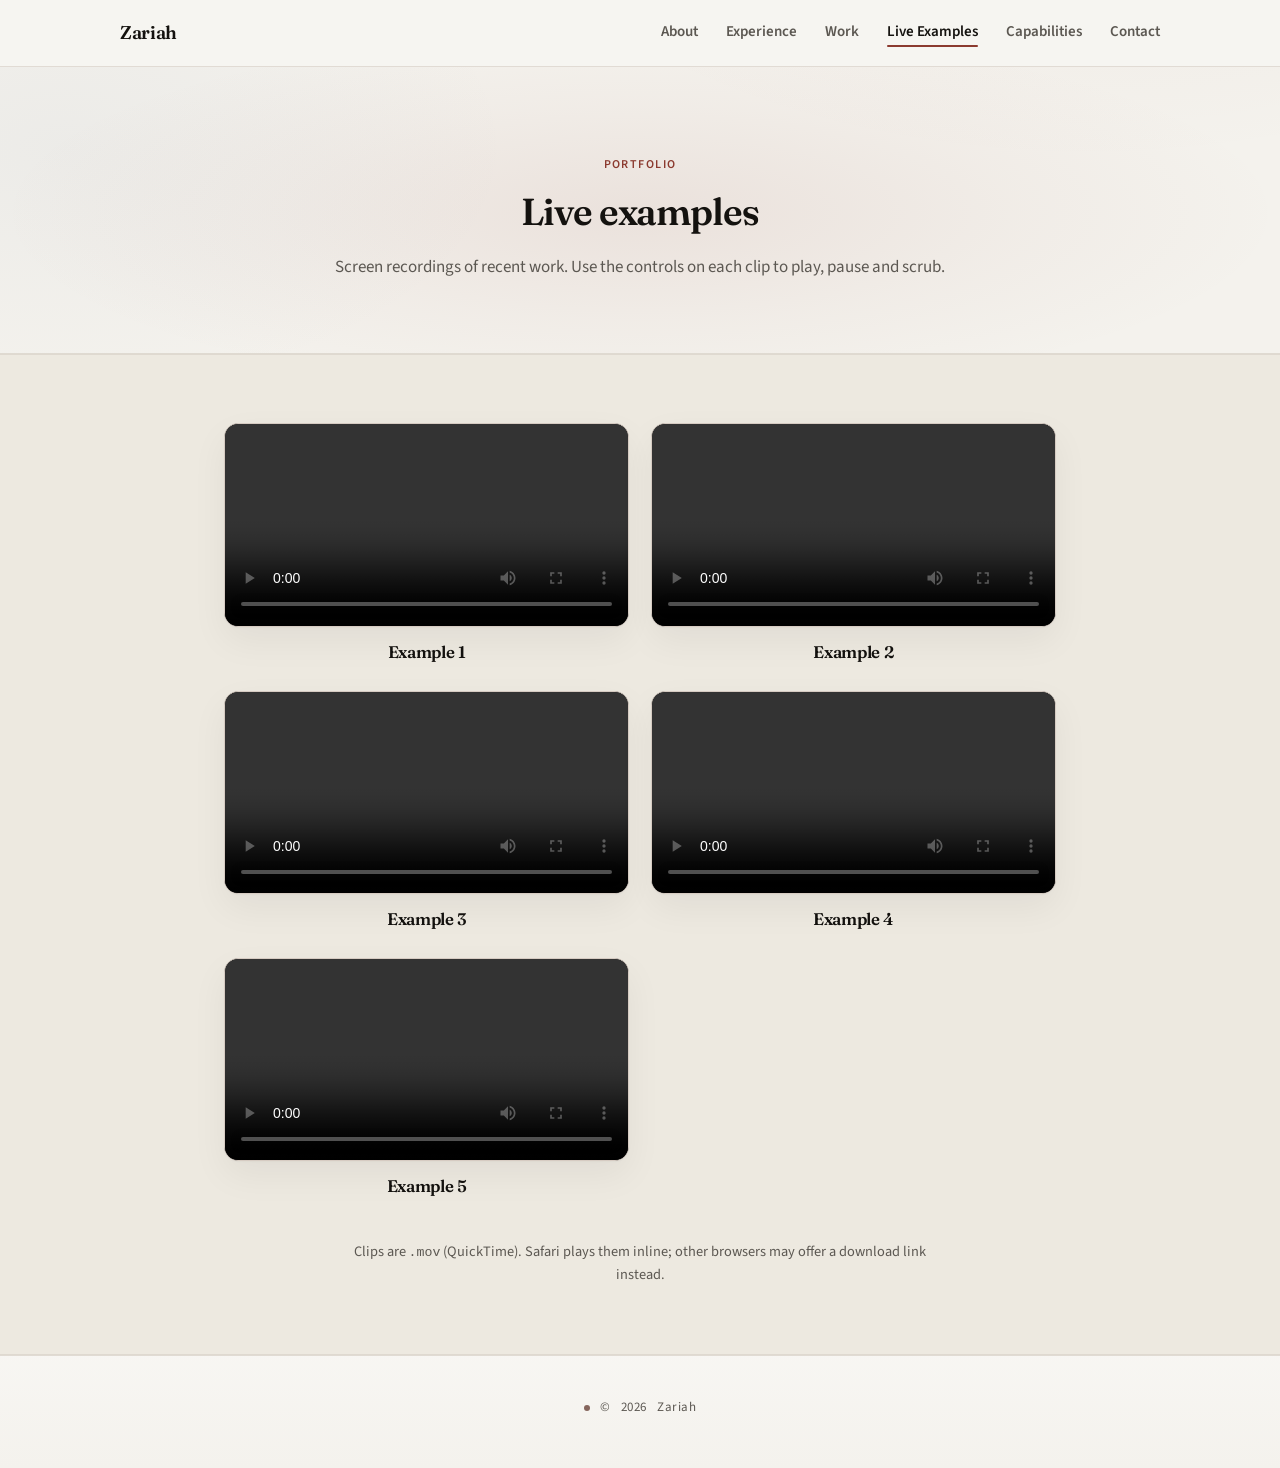
==== live-examples.html @ 29c383bd "Add Live Examples page, five screen recordings, Git LFS for videos, and GitHub Pages deploy Co-autho" ====
<!DOCTYPE html>
<html lang="en">
  <head>
    <meta charset="utf-8" />
    <meta name="viewport" content="width=device-width, initial-scale=1" />
    <meta
      name="description"
      content="Screen recordings of Roblox and tooling work — live examples from Zariah."
    />
    <title>Live Examples · Zariah</title>
    <link rel="preconnect" href="https://fonts.googleapis.com" />
    <link rel="preconnect" href="https://fonts.gstatic.com" crossorigin />
    <link
      href="https://fonts.googleapis.com/css2?family=Fraunces:ital,opsz,wght@0,9..144,500;0,9..144,600;0,9..144,700;1,9..144,400&family=Source+Sans+3:ital,wght@0,400;0,600;0,700;1,400&display=swap"
      rel="stylesheet"
    />
    <link rel="stylesheet" href="styles.css" />
    <noscript
      ><style>
        .reveal,
        .reveal--stagger > * {
          opacity: 1 !important;
          transform: none !important;
        }
      </style></noscript
    >
  </head>
  <body>
    <a class="skip-link" href="#main">Skip to content</a>
    <header class="site-header">
      <div class="wrap header-inner">
        <a class="logo" href="index.html">Zariah</a>
        <nav class="nav" aria-label="Primary">
          <a href="index.html#about">About</a>
          <a href="index.html#experience">Experience</a>
          <a href="index.html#work">Work</a>
          <a href="live-examples.html" aria-current="page">Live Examples</a>
          <a href="index.html#capabilities">Capabilities</a>
          <a href="index.html#contact">Contact</a>
        </nav>
      </div>
    </header>

    <main id="main">
      <section class="hero hero--sub">
        <div class="wrap hero-inner reveal reveal--stagger">
          <p class="eyebrow">Portfolio</p>
          <h1>Live examples</h1>
          <p class="lede">
            Screen recordings of recent work. Use the controls on each clip to play, pause and
            scrub.
          </p>
        </div>
      </section>

      <section class="section section-tint">
        <div class="wrap reveal">
          <h2 class="section-title visually-hidden">Videos</h2>
          <div class="video-grid">
            <figure class="video-embed">
              <div class="video-frame">
                <video controls playsinline preload="metadata">
                  <source src="videos/example-130306.mov" type="video/quicktime" />
                  Your browser does not support embedded video. You can
                  <a href="videos/example-130306.mov">download this clip</a>.
                </video>
              </div>
              <figcaption class="video-caption">Example 1</figcaption>
            </figure>
            <figure class="video-embed">
              <div class="video-frame">
                <video controls playsinline preload="metadata">
                  <source src="videos/example-130936.mov" type="video/quicktime" />
                  Your browser does not support embedded video. You can
                  <a href="videos/example-130936.mov">download this clip</a>.
                </video>
              </div>
              <figcaption class="video-caption">Example 2</figcaption>
            </figure>
            <figure class="video-embed">
              <div class="video-frame">
                <video controls playsinline preload="metadata">
                  <source src="videos/example-125302.mov" type="video/quicktime" />
                  Your browser does not support embedded video. You can
                  <a href="videos/example-125302.mov">download this clip</a>.
                </video>
              </div>
              <figcaption class="video-caption">Example 3</figcaption>
            </figure>
            <figure class="video-embed">
              <div class="video-frame">
                <video controls playsinline preload="metadata">
                  <source src="videos/example-130639.mov" type="video/quicktime" />
                  Your browser does not support embedded video. You can
                  <a href="videos/example-130639.mov">download this clip</a>.
                </video>
              </div>
              <figcaption class="video-caption">Example 4</figcaption>
            </figure>
            <figure class="video-embed">
              <div class="video-frame">
                <video controls playsinline preload="metadata">
                  <source src="videos/example-132345.mov" type="video/quicktime" />
                  Your browser does not support embedded video. You can
                  <a href="videos/example-132345.mov">download this clip</a>.
                </video>
              </div>
              <figcaption class="video-caption">Example 5</figcaption>
            </figure>
          </div>
          <p class="video-footnote">
            Clips are <span class="mono">.mov</span> (QuickTime). Safari plays them inline; other
            browsers may offer a download link instead.
          </p>
        </div>
      </section>
    </main>

    <footer class="site-footer">
      <div class="wrap footer-inner">
        <p class="footer-line">
          <span class="footer-dot" aria-hidden="true"></span>
          © <span id="year"></span> Zariah
        </p>
      </div>
    </footer>

    <script src="animations.js" defer></script>
  </body>
</html>
---- styles.css ----
:root {
  --bg: #f4f2ed;
  --bg-tint: #ebe6dc;
  --surface: #ffffff;
  --text: #14120f;
  --muted: #5c5852;
  --border: #ddd8cf;
  --accent: #8b3a2f;
  --accent-hover: #6f2e25;
  --accent-soft: rgba(139, 58, 47, 0.09);
  --glow: rgba(139, 58, 47, 0.09);
  --mono: ui-monospace, "Cascadia Code", "Source Code Pro", monospace;
  --serif: "Fraunces", Georgia, serif;
  --sans: "Source Sans 3", system-ui, sans-serif;
  --radius: 14px;
  --radius-sm: 10px;
  --shadow: 0 1px 2px rgba(22, 21, 19, 0.035), 0 14px 36px rgba(22, 21, 19, 0.055);
  --shadow-hover: 0 20px 48px rgba(22, 21, 19, 0.09);
  --ease-out: cubic-bezier(0.16, 1, 0.3, 1);
  --ease-soft: cubic-bezier(0.22, 1, 0.36, 1);
}

*,
*::before,
*::after {
  box-sizing: border-box;
}

html {
  scroll-behavior: smooth;
}

body {
  margin: 0;
  font-family: var(--sans);
  font-size: 1.0625rem;
  line-height: 1.65;
  color: var(--text);
  background-color: var(--bg);
  background-image:
    radial-gradient(1200px 700px at 85% -15%, rgba(139, 58, 47, 0.06), transparent 55%),
    radial-gradient(900px 500px at 5% 10%, rgba(90, 110, 140, 0.05), transparent 50%),
    radial-gradient(ellipse at 50% 100%, rgba(255, 255, 255, 0.55), transparent 45%);
  min-height: 100vh;
  -webkit-font-smoothing: antialiased;
  -moz-osx-font-smoothing: grayscale;
}

::selection {
  background: color-mix(in srgb, var(--accent) 22%, transparent);
  color: var(--text);
}

.skip-link {
  position: absolute;
  left: -999px;
  top: auto;
  width: 1px;
  height: 1px;
  overflow: hidden;
}

.skip-link:focus {
  left: 16px;
  top: 16px;
  width: auto;
  height: auto;
  overflow: visible;
  padding: 10px 14px;
  background: var(--accent);
  color: #fff;
  z-index: 100;
  border-radius: 8px;
}

.wrap {
  width: min(1040px, 92vw);
  margin: 0 auto;
}

.narrow {
  max-width: 38rem;
  margin-left: auto;
  margin-right: auto;
}

.site-header {
  position: sticky;
  top: 0;
  z-index: 50;
  border-bottom: 1px solid color-mix(in srgb, var(--border) 85%, transparent);
  background: color-mix(in srgb, var(--bg) 78%, white);
  backdrop-filter: blur(16px) saturate(1.2);
  -webkit-backdrop-filter: blur(16px) saturate(1.2);
}

.header-inner {
  display: flex;
  align-items: center;
  justify-content: space-between;
  padding: 18px 0;
}

.logo {
  font-family: var(--serif);
  font-weight: 600;
  font-size: 1.15rem;
  color: var(--text);
  text-decoration: none;
  letter-spacing: -0.02em;
  transition: color 0.22s var(--ease-out);
}

.logo:hover {
  color: var(--accent);
}

.nav {
  display: flex;
  flex-wrap: wrap;
  gap: 8px 28px;
}

.nav a {
  position: relative;
  color: var(--muted);
  text-decoration: none;
  font-size: 0.9375rem;
  font-weight: 600;
  padding-bottom: 2px;
  transition: color 0.2s var(--ease-out);
}

.nav a::after {
  content: "";
  position: absolute;
  left: 0;
  bottom: 0;
  width: 0;
  height: 2px;
  border-radius: 1px;
  background: var(--accent);
  transition: width 0.28s var(--ease-out);
}

.nav a:hover,
.nav a:focus-visible {
  color: var(--text);
}

.nav a:hover::after,
.nav a:focus-visible::after {
  width: 100%;
}

.hero {
  position: relative;
  padding: clamp(3.25rem, 9vw, 5.5rem) 0 3.25rem;
  border-bottom: 1px solid color-mix(in srgb, var(--border) 90%, transparent);
  text-align: center;
  overflow: hidden;
}

.hero::before {
  content: "";
  position: absolute;
  inset: -40% -20% auto;
  height: min(70vh, 520px);
  background: radial-gradient(
    closest-side,
    var(--glow),
    rgba(139, 58, 47, 0.03) 42%,
    transparent 72%
  );
  pointer-events: none;
  z-index: 0;
}

.hero .wrap {
  position: relative;
  z-index: 1;
}

.hero-inner {
  max-width: 40rem;
  margin-left: auto;
  margin-right: auto;
}

.hero--sub {
  padding-bottom: clamp(2.25rem, 5vw, 3.25rem);
}

.hero--sub h1 {
  font-size: clamp(1.85rem, 3.8vw, 2.35rem);
}

.nav a[aria-current="page"] {
  color: var(--text);
}

.nav a[aria-current="page"]::after {
  width: 100%;
}

.visually-hidden {
  position: absolute;
  width: 1px;
  height: 1px;
  padding: 0;
  margin: -1px;
  overflow: hidden;
  clip: rect(0, 0, 0, 0);
  white-space: nowrap;
  border: 0;
}

.video-grid {
  display: grid;
  gap: clamp(1.5rem, 3vw, 2rem);
  grid-template-columns: 1fr;
  max-width: 52rem;
  margin-left: auto;
  margin-right: auto;
}

@media (min-width: 720px) {
  .video-grid {
    grid-template-columns: repeat(2, minmax(0, 1fr));
    gap: 1.5rem 1.35rem;
  }
}

.video-embed {
  margin: 0;
  text-align: center;
}

.video-frame {
  position: relative;
  border-radius: var(--radius);
  overflow: hidden;
  border: 1px solid color-mix(in srgb, var(--border) 92%, var(--accent));
  background: #141210;
  box-shadow: var(--shadow);
  transition: border-color 0.35s var(--ease-out), box-shadow 0.35s var(--ease-out);
}

.video-embed:hover .video-frame {
  border-color: color-mix(in srgb, var(--accent) 14%, var(--border));
  box-shadow: var(--shadow-hover);
}

.video-frame video {
  display: block;
  width: 100%;
  height: auto;
}

.video-caption {
  margin: 0.75rem 0 0;
  font-family: var(--serif);
  font-size: 1.05rem;
  font-weight: 600;
  letter-spacing: -0.02em;
  color: var(--text);
}

.video-footnote {
  margin: 2.5rem auto 0;
  max-width: 36rem;
  font-size: 0.9rem;
  color: var(--muted);
  line-height: 1.55;
  text-align: center;
}

.eyebrow {
  font-size: 0.75rem;
  font-weight: 600;
  letter-spacing: 0.12em;
  text-transform: uppercase;
  color: var(--accent);
  margin: 0 0 1rem;
}

h1 {
  font-family: var(--serif);
  font-size: clamp(2rem, 4.5vw, 2.75rem);
  font-weight: 600;
  line-height: 1.12;
  letter-spacing: -0.03em;
  margin: 0 0 1.25rem;
  color: var(--text);
}

.lede {
  color: var(--muted);
  margin: 0 0 1.25rem;
}

.hero-meta {
  display: flex;
  flex-wrap: wrap;
  gap: 8px 10px;
  margin: 0;
  font-size: 0.8125rem;
  font-weight: 600;
  color: var(--muted);
  justify-content: center;
}

.hero-meta span {
  padding: 6px 13px;
  background: color-mix(in srgb, var(--surface) 92%, transparent);
  border: 1px solid color-mix(in srgb, var(--border) 92%, var(--accent));
  border-radius: 999px;
  transition: border-color 0.22s var(--ease-out), box-shadow 0.22s var(--ease-out);
}

.hero-meta span:hover {
  border-color: color-mix(in srgb, var(--accent) 28%, var(--border));
  box-shadow: 0 4px 16px rgba(22, 21, 19, 0.06);
}

main .section {
  text-align: center;
}

.section {
  padding: clamp(3.25rem, 6vw, 4.25rem) 0;
}

.section-tint {
  background: color-mix(in srgb, var(--bg-tint) 88%, white);
  border-top: 1px solid color-mix(in srgb, var(--border) 88%, transparent);
  border-bottom: 1px solid color-mix(in srgb, var(--border) 88%, transparent);
}

.section-title {
  font-family: var(--serif);
  font-size: 1.65rem;
  font-weight: 600;
  letter-spacing: -0.02em;
  margin: 0 0 1rem;
  text-align: center;
}

.section-lead,
.subsection-lead {
  color: var(--muted);
  max-width: 40rem;
  margin: 0 auto 1.75rem;
  text-align: center;
}

.subsection-title {
  font-family: var(--serif);
  font-size: 1.2rem;
  font-weight: 600;
  margin: 2.75rem 0 1.25rem;
  letter-spacing: -0.02em;
  text-align: center;
}

.subsection-lead {
  margin-bottom: 1.25rem;
  font-size: 0.98rem;
}

.prose {
  color: var(--muted);
  margin: 0 0 1.25rem;
}

.prose:last-child {
  margin-bottom: 0;
}

.experience-grid {
  display: grid;
  gap: 1rem;
  grid-template-columns: 1fr;
}

@media (min-width: 640px) {
  .experience-grid {
    grid-template-columns: repeat(2, minmax(0, 1fr));
  }
}

@media (min-width: 1000px) {
  .experience-grid {
    grid-template-columns: repeat(3, minmax(0, 1fr));
  }
}

.experience-card {
  background: var(--surface);
  border: 1px solid var(--border);
  border-radius: var(--radius);
  padding: 1.25rem 1.35rem;
  box-shadow: var(--shadow);
  text-align: center;
  transition: transform 0.35s var(--ease-out), box-shadow 0.35s var(--ease-out),
    border-color 0.35s var(--ease-out);
}

.experience-card:hover {
  transform: translateY(-4px);
  box-shadow: var(--shadow-hover);
  border-color: color-mix(in srgb, var(--accent) 14%, var(--border));
}

.experience-title {
  font-family: var(--serif);
  font-size: 1.2rem;
  font-weight: 600;
  margin: 0 0 0.5rem;
  letter-spacing: -0.02em;
  line-height: 1.25;
}

.experience-role {
  margin: 0;
  font-size: 0.875rem;
  color: var(--muted);
}

.experience-title a {
  color: var(--accent);
  text-decoration: none;
}

.experience-title a:hover {
  text-decoration: underline;
  text-underline-offset: 3px;
}

.cards {
  display: grid;
  gap: 1.25rem;
}

.cards-work {
  grid-template-columns: 1fr;
}

@media (min-width: 800px) {
  .cards-work {
    grid-template-columns: repeat(2, minmax(0, 1fr));
    align-items: stretch;
  }
}

.cards-starter {
  grid-template-columns: 1fr;
}

@media (min-width: 640px) {
  .cards-starter {
    grid-template-columns: repeat(2, 1fr);
  }
}

.card {
  background: var(--surface);
  border: 1px solid var(--border);
  border-radius: var(--radius);
  padding: 1.5rem 1.5rem 1.35rem;
  box-shadow: var(--shadow);
  transition: transform 0.38s var(--ease-out), box-shadow 0.38s var(--ease-out),
    border-color 0.38s var(--ease-out);
}

.card:hover {
  transform: translateY(-5px);
  box-shadow: var(--shadow-hover);
  border-color: color-mix(in srgb, var(--accent) 12%, var(--border));
}

.cards-work .card {
  display: flex;
  flex-direction: column;
  height: 100%;
}

.cards-work .bullets {
  margin-top: auto;
}

.card-soft {
  background: color-mix(in srgb, var(--surface) 88%, var(--bg-tint));
}

.card h3 {
  font-family: var(--serif);
  font-size: 1.2rem;
  font-weight: 600;
  margin: 0.35rem 0 0.75rem;
  letter-spacing: -0.02em;
  color: var(--text);
}

.card p {
  margin: 0 0 0.85rem;
  color: var(--muted);
  font-size: 0.98rem;
}

.card p:last-child {
  margin-bottom: 0;
}

.card-label {
  font-size: 0.6875rem;
  font-weight: 700;
  letter-spacing: 0.1em;
  text-transform: uppercase;
  color: var(--accent);
  margin: 0;
}

.card-label-muted {
  color: var(--muted);
}

.bullets {
  margin: 0.75rem auto 0;
  padding-left: 1.15rem;
  color: var(--muted);
  font-size: 0.95rem;
  text-align: left;
  width: fit-content;
  max-width: 100%;
}

.bullets li {
  margin-bottom: 0.35rem;
}

.mono {
  font-family: var(--mono);
  font-size: 0.92em;
}

.stack-grid {
  display: grid;
  gap: 1rem;
  grid-template-columns: repeat(auto-fit, minmax(200px, 1fr));
  text-align: center;
}

.stack-block {
  padding: 1.25rem;
  border-radius: var(--radius);
  border: 1px solid var(--border);
  background: var(--surface);
  transition: transform 0.32s var(--ease-out), box-shadow 0.32s var(--ease-out),
    border-color 0.32s var(--ease-out);
}

.stack-block:hover {
  transform: translateY(-3px);
  box-shadow: var(--shadow);
  border-color: color-mix(in srgb, var(--accent) 10%, var(--border));
}

.stack-block h3 {
  font-family: var(--serif);
  font-size: 1.05rem;
  font-weight: 600;
  margin: 0 0 0.4rem;
}

.stack-block p {
  margin: 0;
  color: var(--muted);
  font-size: 0.9375rem;
  text-align: center;
}

.contact-wrap {
  max-width: 56rem;
  margin-left: auto;
  margin-right: auto;
  text-align: center;
}

.contact-intro {
  margin: 0 auto 2rem;
  max-width: 26rem;
  color: var(--muted);
  font-size: 0.98rem;
  line-height: 1.55;
}

.contact-panel {
  display: grid;
  gap: 1rem;
  grid-template-columns: 1fr;
}

@media (min-width: 700px) {
  .contact-panel {
    grid-template-columns: repeat(3, minmax(0, 1fr));
    gap: 1.15rem;
  }
}

.contact-card {
  display: flex;
  flex-direction: column;
  align-items: center;
  text-align: center;
  padding: 1.65rem 1.35rem 1.5rem;
  background: var(--surface);
  border: 1px solid color-mix(in srgb, var(--border) 92%, var(--accent));
  border-radius: var(--radius);
  box-shadow: var(--shadow);
  text-decoration: none;
  color: inherit;
  transition: transform 0.35s var(--ease-out), box-shadow 0.35s var(--ease-out),
    border-color 0.35s var(--ease-out);
}

a.contact-card:hover {
  transform: translateY(-5px);
  box-shadow: var(--shadow-hover);
  border-color: color-mix(in srgb, var(--accent) 18%, var(--border));
}

a.contact-card:focus-visible {
  outline: 2px solid var(--accent);
  outline-offset: 3px;
}

.contact-card--static {
  cursor: default;
}

.contact-card-icon {
  display: flex;
  align-items: center;
  justify-content: center;
  width: 3.25rem;
  height: 3.25rem;
  margin-bottom: 1rem;
  border-radius: 50%;
  background: linear-gradient(
    145deg,
    color-mix(in srgb, var(--accent-soft) 100%, transparent),
    color-mix(in srgb, var(--accent) 06%, white)
  );
  color: var(--accent);
}

.contact-card-icon svg {
  display: block;
}

.contact-card-label {
  font-size: 0.6875rem;
  font-weight: 700;
  letter-spacing: 0.14em;
  text-transform: uppercase;
  color: var(--muted);
  margin-bottom: 0.4rem;
}

.contact-card-value {
  font-size: 1.02rem;
  font-weight: 600;
  color: var(--text);
  line-height: 1.35;
  word-break: break-word;
}

a.contact-card .contact-card-value {
  color: var(--accent);
  transition: color 0.2s var(--ease-out);
}

a.contact-card:hover .contact-card-value {
  color: var(--accent-hover);
}

.muted {
  color: var(--muted);
}

.site-footer {
  border-top: 1px solid color-mix(in srgb, var(--border) 85%, transparent);
  padding: 2.25rem 0 3rem;
  background: linear-gradient(180deg, color-mix(in srgb, var(--bg) 70%, white), var(--bg));
}

.footer-inner {
  text-align: center;
}

.footer-line {
  display: inline-flex;
  align-items: center;
  justify-content: center;
  gap: 0.65rem;
  margin: 0;
  color: var(--muted);
  font-size: 0.8125rem;
  letter-spacing: 0.04em;
}

.footer-dot {
  display: inline-block;
  width: 6px;
  height: 6px;
  border-radius: 50%;
  background: color-mix(in srgb, var(--accent) 45%, var(--muted));
  opacity: 0.85;
}

a:focus-visible {
  outline: 2px solid var(--accent);
  outline-offset: 3px;
}

@media (prefers-reduced-motion: no-preference) {
  html.has-motion .reveal:not(.reveal--stagger):not(.is-visible) {
    opacity: 0;
    transform: translate3d(0, 28px, 0);
  }

  html.has-motion .reveal:not(.reveal--stagger).is-visible {
    opacity: 1;
    transform: translate3d(0, 0, 0);
    transition: opacity 0.68s var(--ease-out), transform 0.68s var(--ease-out);
  }

  html.has-motion .reveal--stagger:not(.is-visible) > * {
    opacity: 0;
    transform: translate3d(0, 22px, 0);
  }

  html.has-motion .reveal--stagger.is-visible > * {
    opacity: 1;
    transform: translate3d(0, 0, 0);
    transition: opacity 0.58s var(--ease-soft), transform 0.58s var(--ease-soft);
  }

  html.has-motion .reveal--stagger.is-visible > *:nth-child(1) {
    transition-delay: 0ms;
  }

  html.has-motion .reveal--stagger.is-visible > *:nth-child(2) {
    transition-delay: 75ms;
  }

  html.has-motion .reveal--stagger.is-visible > *:nth-child(3) {
    transition-delay: 150ms;
  }

  html.has-motion .reveal--stagger.is-visible > *:nth-child(4) {
    transition-delay: 225ms;
  }
}

@media (prefers-reduced-motion: reduce) {
  .card:hover,
  .experience-card:hover,
  .stack-block:hover,
  a.contact-card:hover {
    transform: none;
  }

  .hero-meta span:hover {
    box-shadow: none;
  }
}
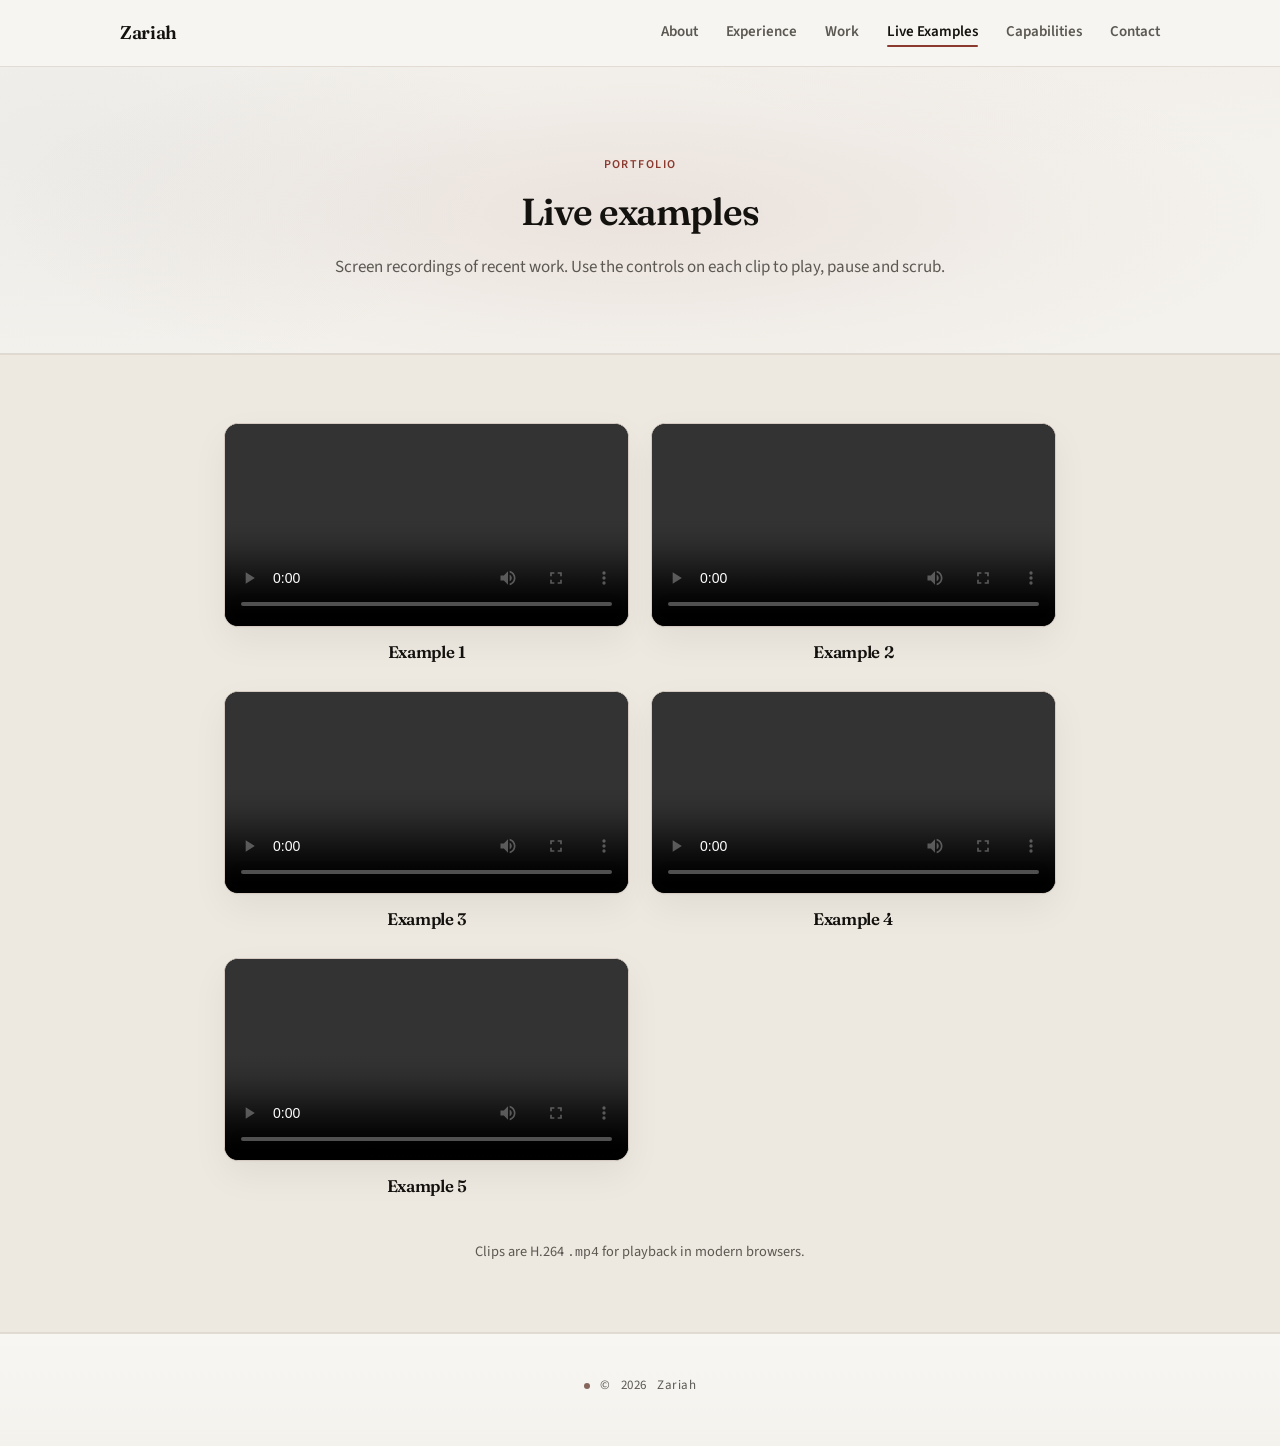
==== commit 553ae9ea: "Serve live example clips as H.264 MP4 for cross-browser playback Replace QuickTime .mov with re-enco" ====
--- a/live-examples.html
+++ b/live-examples.html
@@ -60,9 +60,9 @@
             <figure class="video-embed">
               <div class="video-frame">
                 <video controls playsinline preload="metadata">
-                  <source src="videos/example-130306.mov" type="video/quicktime" />
-                  Your browser does not support embedded video. You can
-                  <a href="videos/example-130306.mov">download this clip</a>.
+                  <source src="videos/example-130306.mp4" type="video/mp4" />
+                  Your browser does not support embedded video.
+                  <a href="videos/example-130306.mp4">Download this clip</a>.
                 </video>
               </div>
               <figcaption class="video-caption">Example 1</figcaption>
@@ -70,9 +70,9 @@
             <figure class="video-embed">
               <div class="video-frame">
                 <video controls playsinline preload="metadata">
-                  <source src="videos/example-130936.mov" type="video/quicktime" />
-                  Your browser does not support embedded video. You can
-                  <a href="videos/example-130936.mov">download this clip</a>.
+                  <source src="videos/example-130936.mp4" type="video/mp4" />
+                  Your browser does not support embedded video.
+                  <a href="videos/example-130936.mp4">Download this clip</a>.
                 </video>
               </div>
               <figcaption class="video-caption">Example 2</figcaption>
@@ -80,9 +80,9 @@
             <figure class="video-embed">
               <div class="video-frame">
                 <video controls playsinline preload="metadata">
-                  <source src="videos/example-125302.mov" type="video/quicktime" />
-                  Your browser does not support embedded video. You can
-                  <a href="videos/example-125302.mov">download this clip</a>.
+                  <source src="videos/example-125302.mp4" type="video/mp4" />
+                  Your browser does not support embedded video.
+                  <a href="videos/example-125302.mp4">Download this clip</a>.
                 </video>
               </div>
               <figcaption class="video-caption">Example 3</figcaption>
@@ -90,9 +90,9 @@
             <figure class="video-embed">
               <div class="video-frame">
                 <video controls playsinline preload="metadata">
-                  <source src="videos/example-130639.mov" type="video/quicktime" />
-                  Your browser does not support embedded video. You can
-                  <a href="videos/example-130639.mov">download this clip</a>.
+                  <source src="videos/example-130639.mp4" type="video/mp4" />
+                  Your browser does not support embedded video.
+                  <a href="videos/example-130639.mp4">Download this clip</a>.
                 </video>
               </div>
               <figcaption class="video-caption">Example 4</figcaption>
@@ -100,17 +100,16 @@
             <figure class="video-embed">
               <div class="video-frame">
                 <video controls playsinline preload="metadata">
-                  <source src="videos/example-132345.mov" type="video/quicktime" />
-                  Your browser does not support embedded video. You can
-                  <a href="videos/example-132345.mov">download this clip</a>.
+                  <source src="videos/example-132345.mp4" type="video/mp4" />
+                  Your browser does not support embedded video.
+                  <a href="videos/example-132345.mp4">Download this clip</a>.
                 </video>
               </div>
               <figcaption class="video-caption">Example 5</figcaption>
             </figure>
           </div>
           <p class="video-footnote">
-            Clips are <span class="mono">.mov</span> (QuickTime). Safari plays them inline; other
-            browsers may offer a download link instead.
+            Clips are H.264 <span class="mono">.mp4</span> for playback in modern browsers.
           </p>
         </div>
       </section>
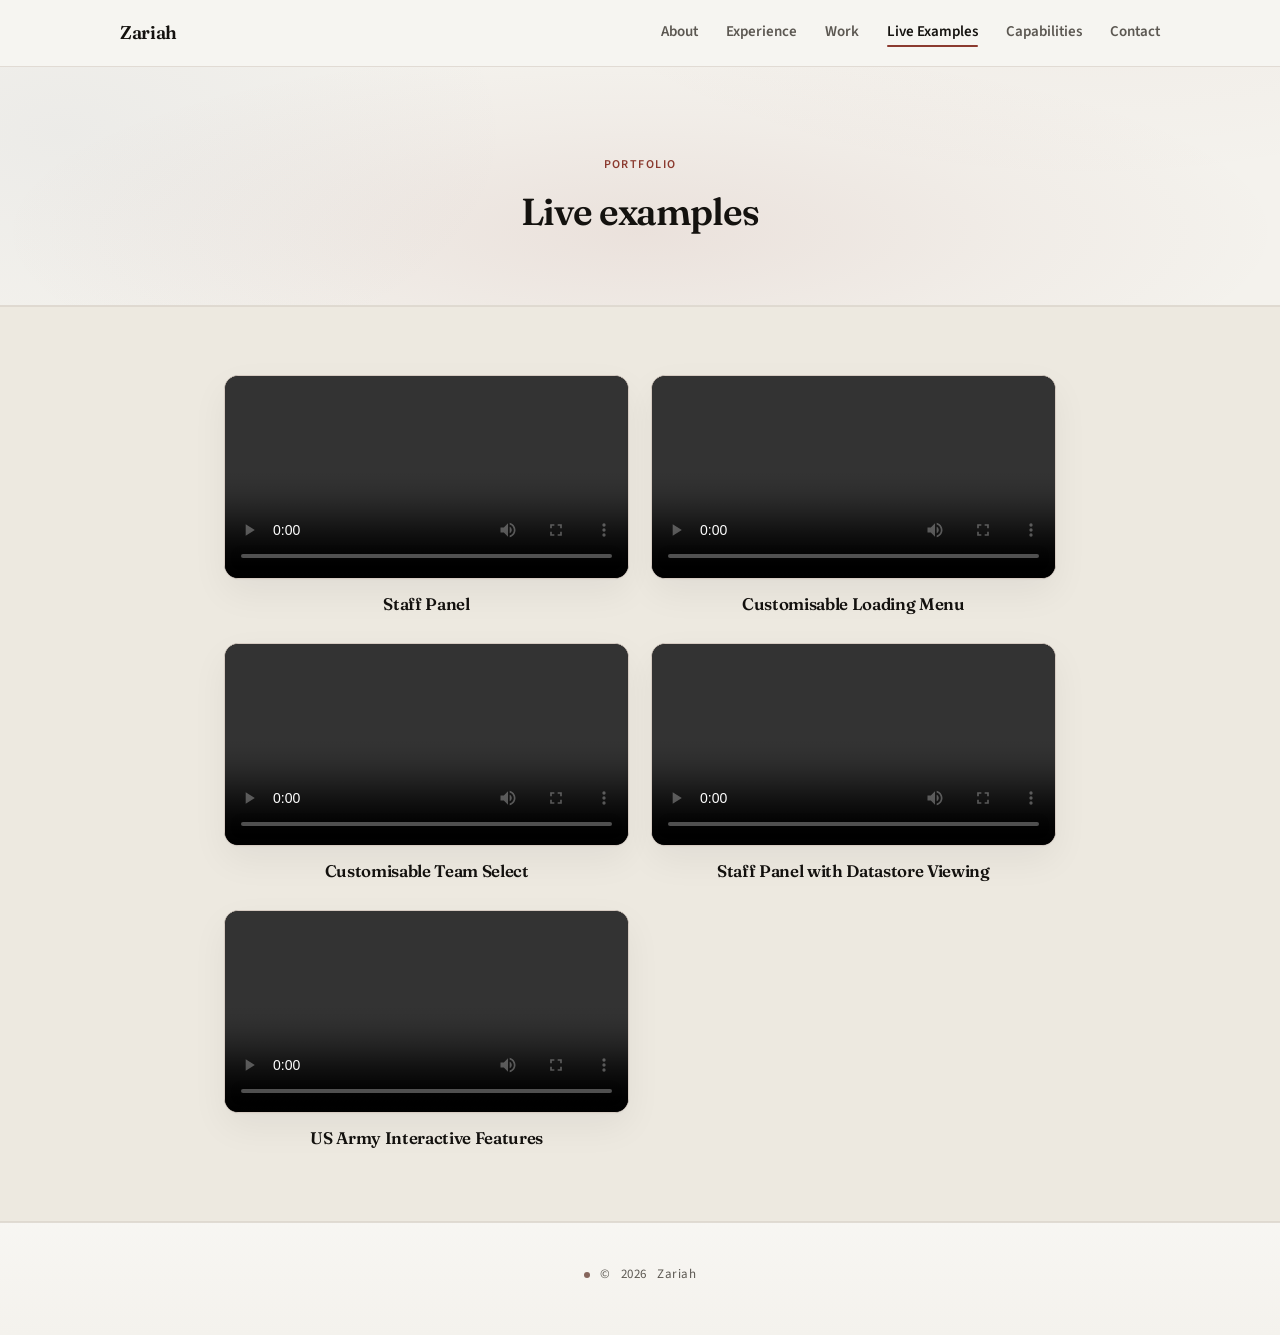
==== commit 048fe540: "Live examples: drop intro and footnote; label each clip Co-authored-by: Cursor <cursoragent@cursor.c" ====
--- a/live-examples.html
+++ b/live-examples.html
@@ -46,10 +46,6 @@
         <div class="wrap hero-inner reveal reveal--stagger">
           <p class="eyebrow">Portfolio</p>
           <h1>Live examples</h1>
-          <p class="lede">
-            Screen recordings of recent work. Use the controls on each clip to play, pause and
-            scrub.
-          </p>
         </div>
       </section>
 
@@ -65,7 +61,7 @@
                   <a href="videos/example-130306.mp4">Download this clip</a>.
                 </video>
               </div>
-              <figcaption class="video-caption">Example 1</figcaption>
+              <figcaption class="video-caption">Staff Panel</figcaption>
             </figure>
             <figure class="video-embed">
               <div class="video-frame">
@@ -75,7 +71,7 @@
                   <a href="videos/example-130936.mp4">Download this clip</a>.
                 </video>
               </div>
-              <figcaption class="video-caption">Example 2</figcaption>
+              <figcaption class="video-caption">Customisable Loading Menu</figcaption>
             </figure>
             <figure class="video-embed">
               <div class="video-frame">
@@ -85,7 +81,7 @@
                   <a href="videos/example-125302.mp4">Download this clip</a>.
                 </video>
               </div>
-              <figcaption class="video-caption">Example 3</figcaption>
+              <figcaption class="video-caption">Customisable Team Select</figcaption>
             </figure>
             <figure class="video-embed">
               <div class="video-frame">
@@ -95,7 +91,7 @@
                   <a href="videos/example-130639.mp4">Download this clip</a>.
                 </video>
               </div>
-              <figcaption class="video-caption">Example 4</figcaption>
+              <figcaption class="video-caption">Staff Panel with Datastore Viewing</figcaption>
             </figure>
             <figure class="video-embed">
               <div class="video-frame">
@@ -105,12 +101,9 @@
                   <a href="videos/example-132345.mp4">Download this clip</a>.
                 </video>
               </div>
-              <figcaption class="video-caption">Example 5</figcaption>
+              <figcaption class="video-caption">US Army Interactive Features</figcaption>
             </figure>
           </div>
-          <p class="video-footnote">
-            Clips are H.264 <span class="mono">.mp4</span> for playback in modern browsers.
-          </p>
         </div>
       </section>
     </main>
